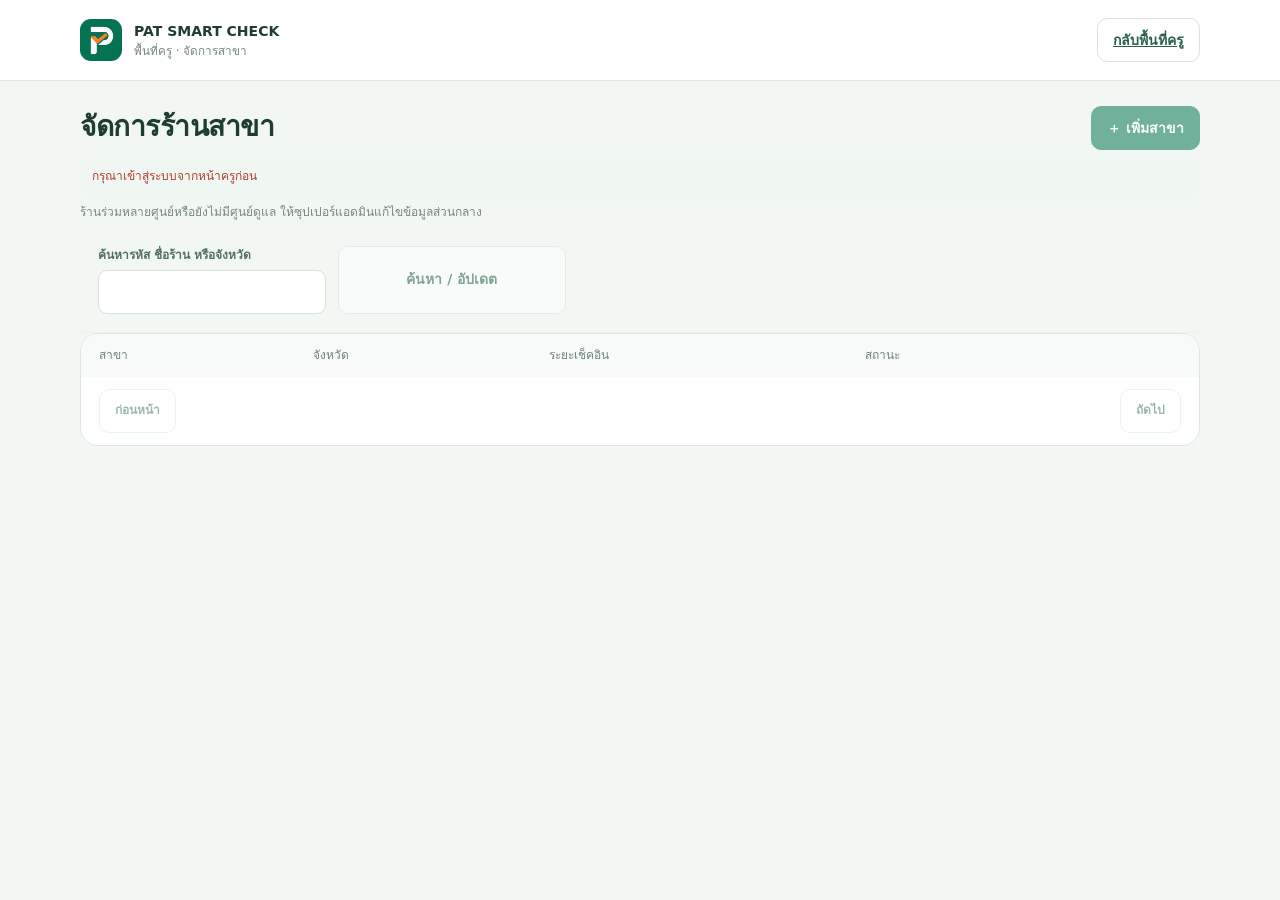
==== branches.html @ ceb732b9 "Add files via upload" ====
<!doctype html><html lang="th"><head><meta charset="utf-8"><meta name="viewport" content="width=device-width,initial-scale=1"><title>PAT · จัดการสาขา</title><link rel="icon" href="pat-icon.png"><link rel="stylesheet" href="students.css?v=20261027cancel"></head><body><header><div class="brand"><img src="pat-icon.png" alt="PAT"><div>PAT SMART CHECK<small>พื้นที่ครู · จัดการสาขา</small></div></div><a href="teacher.html" class="btn">กลับพื้นที่ครู</a></header><main><div class="top"><h1>จัดการร้านสาขา</h1><button class="btn primary" id="add" disabled>＋ เพิ่มสาขา</button></div><p id="notice" class="registry-hint" role="status"></p><p class="muted">ร้านร่วมหลายศูนย์หรือยังไม่มีศูนย์ดูแล ให้ซุปเปอร์แอดมินแก้ไขข้อมูลส่วนกลาง</p><div id="pending"></div><form id="searchForm" class="filters"><label class="search">ค้นหารหัส ชื่อร้าน หรือจังหวัด<input id="query" type="search" maxlength="100"></label><button class="btn" id="search">ค้นหา / อัปเดต</button></form><section class="card"><div class="table"><table><thead><tr><th>สาขา</th><th>จังหวัด</th><th>ระยะเช็คอิน</th><th>สถานะ</th><th></th></tr></thead><tbody id="list"></tbody></table></div><div class="end"><button id="prev" class="btn">ก่อนหน้า</button><span id="page"></span><button id="next" class="btn">ถัดไป</button></div></section></main><dialog id="editor" aria-labelledby="title"><div class="row"><h2 id="title">ข้อมูลสาขา</h2><button id="close" class="close" type="button" aria-label="ปิด">×</button></div><form id="form"><div class="grid"><label>รหัสร้าน<input id="code" maxlength="40" required></label><label>ชื่อสาขา<input id="name" maxlength="100" required></label><label>จังหวัด<input id="province" maxlength="60" required></label><label>อำเภอ / เขต<input id="district" maxlength="60"></label><label>ศูนย์ดูแล<select id="center"></select></label><label>สถานะ<select id="status"><option value="ACTIVE">เปิดใช้งาน</option><option value="INACTIVE">ปิดใช้งาน</option><option value="AVAILABLE">พร้อมใช้งาน (สถานะเดิม)</option></select></label><label>ละติจูด<input id="lat" type="number" min="-90" max="90" step="any" required></label><label>ลองจิจูด<input id="lng" type="number" min="-180" max="180" step="any" required></label><label>ระยะเช็คอิน–เช็คเอาต์ (เมตร)<input id="radius" type="number" min="1" max="5000" step="1" required value="200"></label><button id="resetRadius" type="button" class="btn">ใช้ค่าเริ่มต้น 200 เมตร</button></div><a id="map" target="_blank" rel="noopener noreferrer" class="btn" hidden>ดูหมุดบน Google Maps ↗</a><p class="registry-hint">พิกัดและระยะใหม่ใช้กับการเช็คอิน–เช็คเอาต์ครั้งถัดไป รวมกะที่กำลังทำงาน ผลลงเวลาเดิมไม่เปลี่ยน</p><label>เหตุผล<textarea id="reason" minlength="3" maxlength="500" rows="2" required></textarea></label><div id="impact" class="registry-hint" hidden></div><label class="status-confirm"><input id="confirm" type="checkbox"><span>ตรวจชื่อร้าน พิกัด ระยะ และผลกระทบแล้ว</span></label><p id="error" role="alert" class="error"></p><div class="footer"><button id="preview" class="btn" type="submit">ตรวจผลกระทบ</button><button id="save" class="btn primary" type="button" disabled>ยืนยันบันทึก</button></div></form><details><summary>ประวัติแก้ไขล่าสุด</summary><div id="history"></div></details></dialog><script src="config.js"></script><script src="pat-loading.js"></script><script src="branches.js?v=20261027a"></script></body></html>
---- students.css ----
*{box-sizing:border-box}body{margin:0;background:#f3f7f4;color:#203d32;font:14px/1.6 system-ui,-apple-system,'Segoe UI',sans-serif}button,input,select{font:inherit}button{cursor:pointer}header{background:#fff;border-bottom:1px solid #dce8df;padding:18px max(20px,calc((100vw - 1120px)/2));display:flex;justify-content:space-between;align-items:center;gap:16px}.brand{display:flex;gap:12px;align-items:center;font-weight:750}.brand img{width:42px;height:42px;border-radius:11px}.brand small{display:block;color:#77877e;font-weight:400}main{max-width:1160px;margin:auto;padding:24px 20px 48px}.demo{background:#fff4dc;color:#80601e;padding:10px 14px;border-radius:10px;font-size:12px;margin-bottom:22px}h1{font-size:28px;letter-spacing:-.5px;margin:0}h2{font-size:19px;margin:0 0 8px}p{margin:5px 0}.muted{color:#76877e;font-size:12px}.top,.row{display:flex;align-items:center;justify-content:space-between;gap:12px;flex-wrap:wrap}.btn{border:1px solid #d6e4dc;border-radius:10px;background:#fff;color:#276147;padding:10px 15px;min-height:44px;font-weight:650}.primary{background:#087853;border-color:#087853;color:#fff}.ghost{border:0;background:transparent;color:#327158}.nav{display:flex;gap:8px;margin:22px 0}.nav span{padding:9px 14px;border-radius:9px;background:#e5f1e9;color:#1d6342;font-weight:700}.nav .later{background:transparent;color:#7c8981;font-weight:400}.stats{display:grid;grid-template-columns:repeat(4,1fr);gap:12px;margin-bottom:20px}.stat{padding:18px;background:#fff;border:1px solid #e0e9e3;border-radius:15px}.stat b{font-size:28px;display:block;color:#116c4c;line-height:1.3}.stat span{color:#6e8075;font-size:12px}.card{border:1px solid #dce7df;background:#fff;border-radius:18px;overflow:hidden}.filters{display:grid;grid-template-columns:1fr 1fr 1fr 1.6fr;gap:12px;padding:18px;border-bottom:1px solid #edf1ee}label{display:block;font-size:12px;font-weight:600;color:#547064}input,select{display:block;width:100%;min-width:0;border:1px solid #d6e1d9;border-radius:9px;padding:10px;background:#fff;color:#203d32;margin-top:5px;min-height:44px}.list-head{padding:14px 18px;display:flex;justify-content:space-between;align-items:center;background:#fafcfb}.table{overflow:auto}table{width:100%;border-collapse:collapse;text-align:left}th{font-size:12px;color:#70847a;background:#f7faf8;padding:12px 18px;font-weight:500}td{padding:17px 18px;border-bottom:1px solid #edf1ee;vertical-align:middle}tbody tr:last-child td{border-bottom:0}.person{display:flex;align-items:center;gap:11px}.avatar{background:#eaf3ed;color:#478264;width:38px;height:38px;border-radius:12px;display:grid;place-items:center;flex:0 0 38px}.avatar svg{width:21px;height:21px}.name{font-weight:650;white-space:nowrap}.badge{display:inline-block;border-radius:20px;padding:4px 9px;font-size:11px;white-space:nowrap}.ACTIVE{background:#e7f4eb;color:#267145}.COMPLETED{background:#e9f0fa;color:#3b638c}.WITHDRAWN{background:#faeeeb;color:#a15544}.TRANSFERRED{background:#f1edf8;color:#79569c}.store-empty{color:#ab7425}.line{font-size:11px;color:#3f8660}.end{padding:12px 18px;display:flex;justify-content:space-between;gap:12px;color:#7d8a82;font-size:12px}.flow-note{padding:15px 18px;border:1px dashed #d1ded5;border-radius:14px;margin-top:18px;color:#637c6d;font-size:12px}dialog{border:0;border-radius:20px;padding:24px;width:min(560px,calc(100vw - 28px));max-height:90dvh;overflow:auto;color:#203d32}dialog::backdrop{background:#123b2b66;backdrop-filter:blur(3px)}.close{width:38px;height:38px;border:0;border-radius:10px;color:#28694e;background:#eef5f0;font-size:22px}.grid{display:grid;grid-template-columns:1fr 1fr;gap:14px;margin:18px 0}.span2{grid-column:1/-1}.note{background:#f0f6f2;border-radius:12px;padding:12px;font-size:12px;color:#537363;margin:14px 0}.warn{background:#fff5e5;color:#8b6328}.footer{display:flex;justify-content:flex-end;gap:8px;margin-top:20px}.tabs{display:flex;gap:8px;margin:18px 0}.tabs button{flex:1}.error{color:#b13d30;font-size:12px}details{border:1px solid #e0e9e3;border-radius:12px;margin-top:12px;padding:12px}summary{cursor:pointer;font-size:13px;font-weight:650}.history{font-size:12px;border-top:1px solid #e8eee9;padding:10px 0;margin-top:10px}.toast{position:fixed;bottom:22px;left:50%;transform:translateX(-50%);background:#203d32;color:white;border-radius:12px;padding:12px 20px;max-width:92vw;width:max-content;z-index:10;font-size:13px}[hidden]{display:none!important}@media(max-width:700px){header{padding:14px 16px}.desktop{display:none}main{padding:18px 12px}.stats{grid-template-columns:1fr 1fr;gap:8px}.stat{padding:14px}.filters{grid-template-columns:1fr 1fr;padding:14px;gap:10px}.search{grid-column:1/-1}.top{align-items:flex-start}h1{font-size:25px}thead{display:none}table,tbody,tr,td{display:block}tr{padding:14px;border-bottom:1px solid #e5ede7;display:grid;grid-template-columns:1fr auto;gap:9px}td{padding:0;border:0}td:first-child{grid-column:1/-1}td:nth-child(3){grid-column:1/-1}td:last-child{grid-column:2;grid-row:2/4;align-self:center}td:nth-child(4){grid-column:1}.name{white-space:normal}.grid{grid-template-columns:1fr}.span2{grid-column:auto}.nav{font-size:12px}.end{flex-wrap:wrap}input,select{font-size:16px}dialog{padding:18px}.footer .btn{flex:1}}
.tabs{flex-wrap:wrap}.tabs button{font-size:12px;padding:8px;min-width:110px}.hour-totals{display:grid;grid-template-columns:repeat(3,minmax(0,1fr));gap:8px;margin:16px 0}.hour-totals>div{background:#eef5f0;border-radius:12px;padding:12px}.hour-totals b{display:block;font-size:24px;color:#12714c}.hour-totals small{font-size:11px}.hour-entry{border:1px solid #dce7df;padding:14px;border-radius:12px;margin:12px 0}.hour-entry p{font-size:12px}.hour-entry .btn{width:100%;margin-top:10px}.TRAINING_PAUSED{background:#fff4dc;color:#8b6723}.STUDY_PAUSED{background:#f1edf8;color:#79569c}#hoursPane input{font-size:16px}.scheduled{font-size:11px;color:#986515;margin-top:4px}@media(max-width:700px){.hour-totals>div{padding:9px}.hour-totals b{font-size:20px}}

.registry-hint{padding:12px;background:#f0f6f2;border-radius:12px;font-size:12px}.error{overflow-wrap:anywhere}.end button:disabled{opacity:.45}.tabs{display:none}button:disabled{cursor:wait;opacity:.55}.footer{position:sticky;bottom:-24px;background:#fff;padding:12px 0}
.student-actions{min-width:150px}.student-actions .btn{display:block;width:100%;margin:5px 0}.status-confirm{display:flex;align-items:flex-start;gap:10px;margin-top:16px}.status-confirm input{width:20px;min-height:20px;flex:0 0 20px;margin-top:2px}textarea{font:inherit;display:block;width:100%;min-width:0;border:1px solid #d6e1d9;border-radius:9px;padding:12px;margin-top:6px;resize:vertical}#statusEditor label{margin-top:14px}#statusHistory{overflow-wrap:anywhere}#statusImpact p{margin:8px 0}@media(max-width:700px){.student-actions{grid-column:1/-1!important;grid-row:auto!important;display:flex;gap:8px}.student-actions .btn{flex:1}textarea{font-size:16px}}

#storeEditor{width:min(680px,calc(100vw - 28px))}#storeAssignments{max-height:220px;overflow:auto;margin:14px 0}#storePending:empty{display:none}#storeHistory{overflow-wrap:anywhere}.student-actions{flex-wrap:wrap}#storeForm .grid>*{min-width:0}#storeEditor .footer{flex-wrap:wrap}
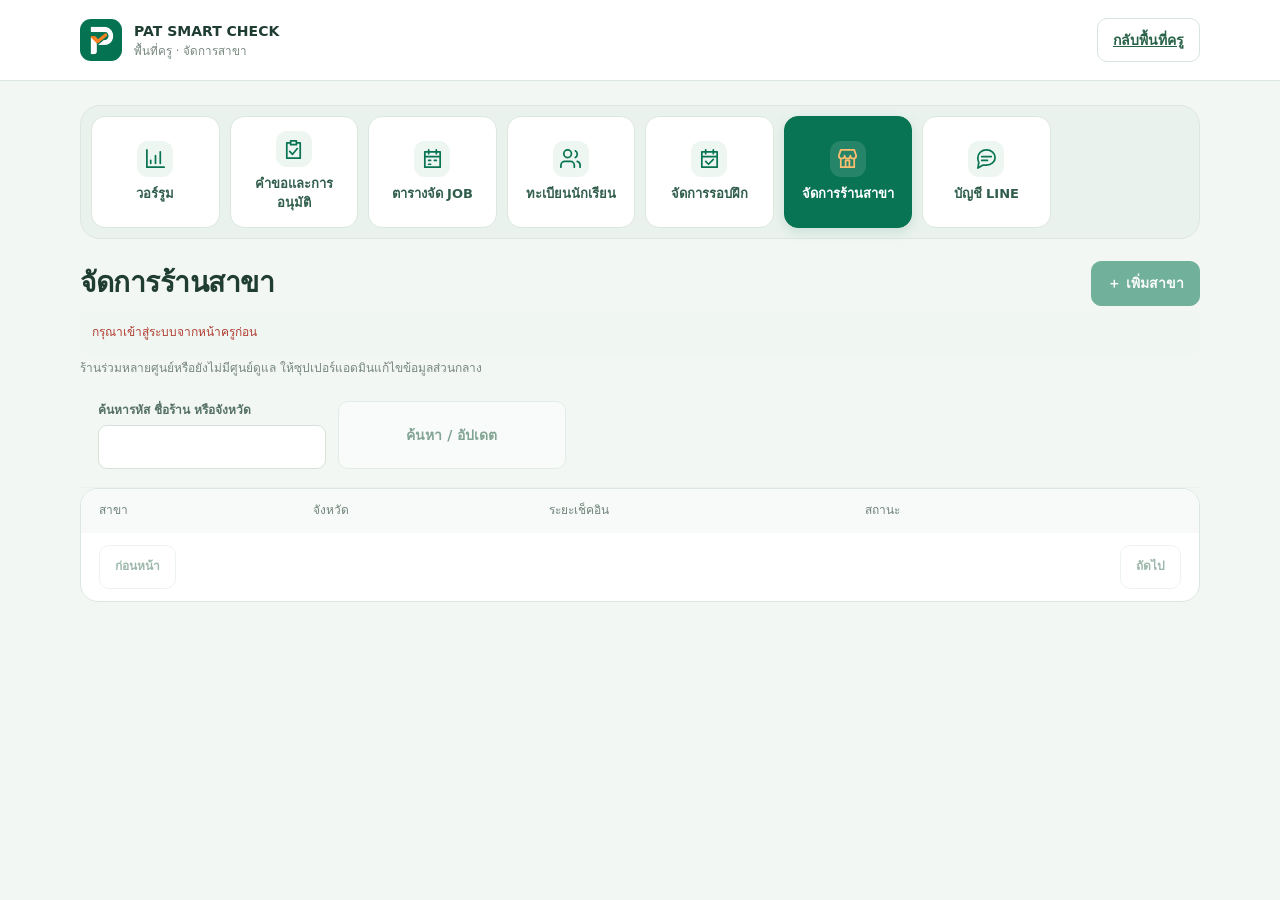
==== commit e043c3ad: "Add files via upload" ====
--- a/branches.html
+++ b/branches.html
@@ -1 +1 @@
-<!doctype html><html lang="th"><head><meta charset="utf-8"><meta name="viewport" content="width=device-width,initial-scale=1"><title>PAT · จัดการสาขา</title><link rel="icon" href="pat-icon.png"><link rel="stylesheet" href="students.css?v=20261027cancel"></head><body><header><div class="brand"><img src="pat-icon.png" alt="PAT"><div>PAT SMART CHECK<small>พื้นที่ครู · จัดการสาขา</small></div></div><a href="teacher.html" class="btn">กลับพื้นที่ครู</a></header><main><div class="top"><h1>จัดการร้านสาขา</h1><button class="btn primary" id="add" disabled>＋ เพิ่มสาขา</button></div><p id="notice" class="registry-hint" role="status"></p><p class="muted">ร้านร่วมหลายศูนย์หรือยังไม่มีศูนย์ดูแล ให้ซุปเปอร์แอดมินแก้ไขข้อมูลส่วนกลาง</p><div id="pending"></div><form id="searchForm" class="filters"><label class="search">ค้นหารหัส ชื่อร้าน หรือจังหวัด<input id="query" type="search" maxlength="100"></label><button class="btn" id="search">ค้นหา / อัปเดต</button></form><section class="card"><div class="table"><table><thead><tr><th>สาขา</th><th>จังหวัด</th><th>ระยะเช็คอิน</th><th>สถานะ</th><th></th></tr></thead><tbody id="list"></tbody></table></div><div class="end"><button id="prev" class="btn">ก่อนหน้า</button><span id="page"></span><button id="next" class="btn">ถัดไป</button></div></section></main><dialog id="editor" aria-labelledby="title"><div class="row"><h2 id="title">ข้อมูลสาขา</h2><button id="close" class="close" type="button" aria-label="ปิด">×</button></div><form id="form"><div class="grid"><label>รหัสร้าน<input id="code" maxlength="40" required></label><label>ชื่อสาขา<input id="name" maxlength="100" required></label><label>จังหวัด<input id="province" maxlength="60" required></label><label>อำเภอ / เขต<input id="district" maxlength="60"></label><label>ศูนย์ดูแล<select id="center"></select></label><label>สถานะ<select id="status"><option value="ACTIVE">เปิดใช้งาน</option><option value="INACTIVE">ปิดใช้งาน</option><option value="AVAILABLE">พร้อมใช้งาน (สถานะเดิม)</option></select></label><label>ละติจูด<input id="lat" type="number" min="-90" max="90" step="any" required></label><label>ลองจิจูด<input id="lng" type="number" min="-180" max="180" step="any" required></label><label>ระยะเช็คอิน–เช็คเอาต์ (เมตร)<input id="radius" type="number" min="1" max="5000" step="1" required value="200"></label><button id="resetRadius" type="button" class="btn">ใช้ค่าเริ่มต้น 200 เมตร</button></div><a id="map" target="_blank" rel="noopener noreferrer" class="btn" hidden>ดูหมุดบน Google Maps ↗</a><p class="registry-hint">พิกัดและระยะใหม่ใช้กับการเช็คอิน–เช็คเอาต์ครั้งถัดไป รวมกะที่กำลังทำงาน ผลลงเวลาเดิมไม่เปลี่ยน</p><label>เหตุผล<textarea id="reason" minlength="3" maxlength="500" rows="2" required></textarea></label><div id="impact" class="registry-hint" hidden></div><label class="status-confirm"><input id="confirm" type="checkbox"><span>ตรวจชื่อร้าน พิกัด ระยะ และผลกระทบแล้ว</span></label><p id="error" role="alert" class="error"></p><div class="footer"><button id="preview" class="btn" type="submit">ตรวจผลกระทบ</button><button id="save" class="btn primary" type="button" disabled>ยืนยันบันทึก</button></div></form><details><summary>ประวัติแก้ไขล่าสุด</summary><div id="history"></div></details></dialog><script src="config.js"></script><script src="pat-loading.js"></script><script src="branches.js?v=20261027a"></script></body></html>
+<!doctype html><html lang="th"><head><meta charset="utf-8"><meta name="viewport" content="width=device-width,initial-scale=1"><title>PAT · จัดการสาขา</title><link rel="icon" href="pat-icon.png"><link rel="stylesheet" href="students.css?v=20261027cancel"></head><body><header><div class="brand"><img src="pat-icon.png" alt="PAT"><div>PAT SMART CHECK<small>พื้นที่ครู · จัดการสาขา</small></div></div><a href="teacher.html" class="btn">กลับพื้นที่ครู</a></header><main><div class="top"><h1>จัดการร้านสาขา</h1><button class="btn primary" id="add" disabled>＋ เพิ่มสาขา</button></div><p id="notice" class="registry-hint" role="status"></p><p class="muted">ร้านร่วมหลายศูนย์หรือยังไม่มีศูนย์ดูแล ให้ซุปเปอร์แอดมินแก้ไขข้อมูลส่วนกลาง</p><div id="pending"></div><form id="searchForm" class="filters"><label class="search">ค้นหารหัส ชื่อร้าน หรือจังหวัด<input id="query" type="search" maxlength="100"></label><button class="btn" id="search">ค้นหา / อัปเดต</button></form><section class="card"><div class="table"><table><thead><tr><th>สาขา</th><th>จังหวัด</th><th>ระยะเช็คอิน</th><th>สถานะ</th><th></th></tr></thead><tbody id="list"></tbody></table></div><div class="end"><button id="prev" class="btn">ก่อนหน้า</button><span id="page"></span><button id="next" class="btn">ถัดไป</button></div></section></main><dialog id="editor" aria-labelledby="title"><div class="row"><h2 id="title">ข้อมูลสาขา</h2><button id="close" class="close" type="button" aria-label="ปิด">×</button></div><form id="form"><div class="grid"><label>รหัสร้าน<input id="code" maxlength="40" required></label><label>ชื่อสาขา<input id="name" maxlength="100" required></label><label>จังหวัด<input id="province" maxlength="60" required></label><label>อำเภอ / เขต<input id="district" maxlength="60"></label><label>ศูนย์ดูแล<select id="center"></select></label><label>สถานะ<select id="status"><option value="ACTIVE">เปิดใช้งาน</option><option value="INACTIVE">ปิดใช้งาน</option><option value="AVAILABLE">พร้อมใช้งาน (สถานะเดิม)</option></select></label><label>ละติจูด<input id="lat" type="number" min="-90" max="90" step="any" required></label><label>ลองจิจูด<input id="lng" type="number" min="-180" max="180" step="any" required></label><label>ระยะเช็คอิน–เช็คเอาต์ (เมตร)<input id="radius" type="number" min="1" max="5000" step="1" required value="200"></label><button id="resetRadius" type="button" class="btn">ใช้ค่าเริ่มต้น 200 เมตร</button></div><a id="map" target="_blank" rel="noopener noreferrer" class="btn" hidden>ดูหมุดบน Google Maps ↗</a><p class="registry-hint">พิกัดและระยะใหม่ใช้กับการเช็คอิน–เช็คเอาต์ครั้งถัดไป รวมกะที่กำลังทำงาน ผลลงเวลาเดิมไม่เปลี่ยน</p><label>เหตุผล<textarea id="reason" minlength="3" maxlength="500" rows="2" required></textarea></label><div id="impact" class="registry-hint" hidden></div><label class="status-confirm"><input id="confirm" type="checkbox"><span>ตรวจชื่อร้าน พิกัด ระยะ และผลกระทบแล้ว</span></label><p id="error" role="alert" class="error"></p><div class="footer"><button id="preview" class="btn" type="submit">ตรวจผลกระทบ</button><button id="save" class="btn primary" type="button" disabled>ยืนยันบันทึก</button></div></form><details><summary>ประวัติแก้ไขล่าสุด</summary><div id="history"></div></details></dialog><link rel="stylesheet" href="teacher-nav.css?v=20261028nav1"><script src="teacher-nav.js?v=20261028nav1"></script><script src="config.js"></script><script src="pat-loading.js"></script><script src="branches.js?v=20261027a"></script></body></html>
--- a/teacher-nav.css
+++ b/teacher-nav.css
@@ -0,0 +1,7 @@
+/* Shared PAT teacher navigation — code-native SVG icons. */
+.pat-teacher-nav{display:grid!important;grid-template-columns:repeat(8,minmax(0,1fr));gap:10px!important;margin:0 0 22px!important;padding:10px;background:#eaf2ed;border:1px solid #dbe7df;border-radius:20px;align-items:stretch}
+.pat-teacher-nav>a,.pat-teacher-nav>button{box-sizing:border-box;display:flex!important;flex-direction:column;align-items:center;justify-content:center;gap:8px;min-width:0;min-height:108px;padding:14px 8px!important;margin:0!important;border:1px solid #dce8df!important;border-radius:14px!important;background:#fff!important;color:#315e4c!important;text-decoration:none;font:600 13px/1.45 system-ui,Tahoma,sans-serif!important;text-align:center;cursor:pointer;transition:background .15s,border-color .15s,box-shadow .15s}
+.pat-teacher-nav>[hidden]{display:none!important}.pat-nav-icon{display:grid;place-items:center;flex:0 0 36px;width:36px;height:36px;background:#edf6f0;border-radius:11px;color:#087453}.pat-nav-icon svg{display:block;width:23px;height:23px;flex:none}.pat-nav-label{overflow-wrap:anywhere}.pat-teacher-nav>a:hover,.pat-teacher-nav>button:hover{background:#f3faf5!important;border-color:#82b29b!important}.pat-teacher-nav>[aria-current=page],.pat-teacher-nav>[aria-pressed=true]{background:#087453!important;color:#fff!important;border-color:#087453!important;box-shadow:0 4px 12px #08745322}.pat-teacher-nav>[aria-current=page] .pat-nav-icon,.pat-teacher-nav>[aria-pressed=true] .pat-nav-icon{background:#ffffff1f;color:#ffbe6f}.pat-teacher-nav>*:focus-visible{outline:3px solid #f29b38;outline-offset:3px}
+@media(max-width:1100px){.pat-teacher-nav{grid-template-columns:repeat(4,minmax(0,1fr))}.pat-teacher-nav>a,.pat-teacher-nav>button{min-height:96px}}
+@media(max-width:540px){.pat-teacher-nav{grid-template-columns:repeat(2,minmax(0,1fr));gap:8px!important;padding:8px;border-radius:16px}.pat-teacher-nav>a,.pat-teacher-nav>button{flex-direction:row;justify-content:flex-start;text-align:left;min-height:70px;padding:10px!important;gap:9px;font-size:12px!important}.pat-nav-icon{width:32px;height:32px;flex-basis:32px}.pat-nav-icon svg{width:21px;height:21px}}
+@media(prefers-reduced-motion:reduce){.pat-teacher-nav>*{transition:none!important}}
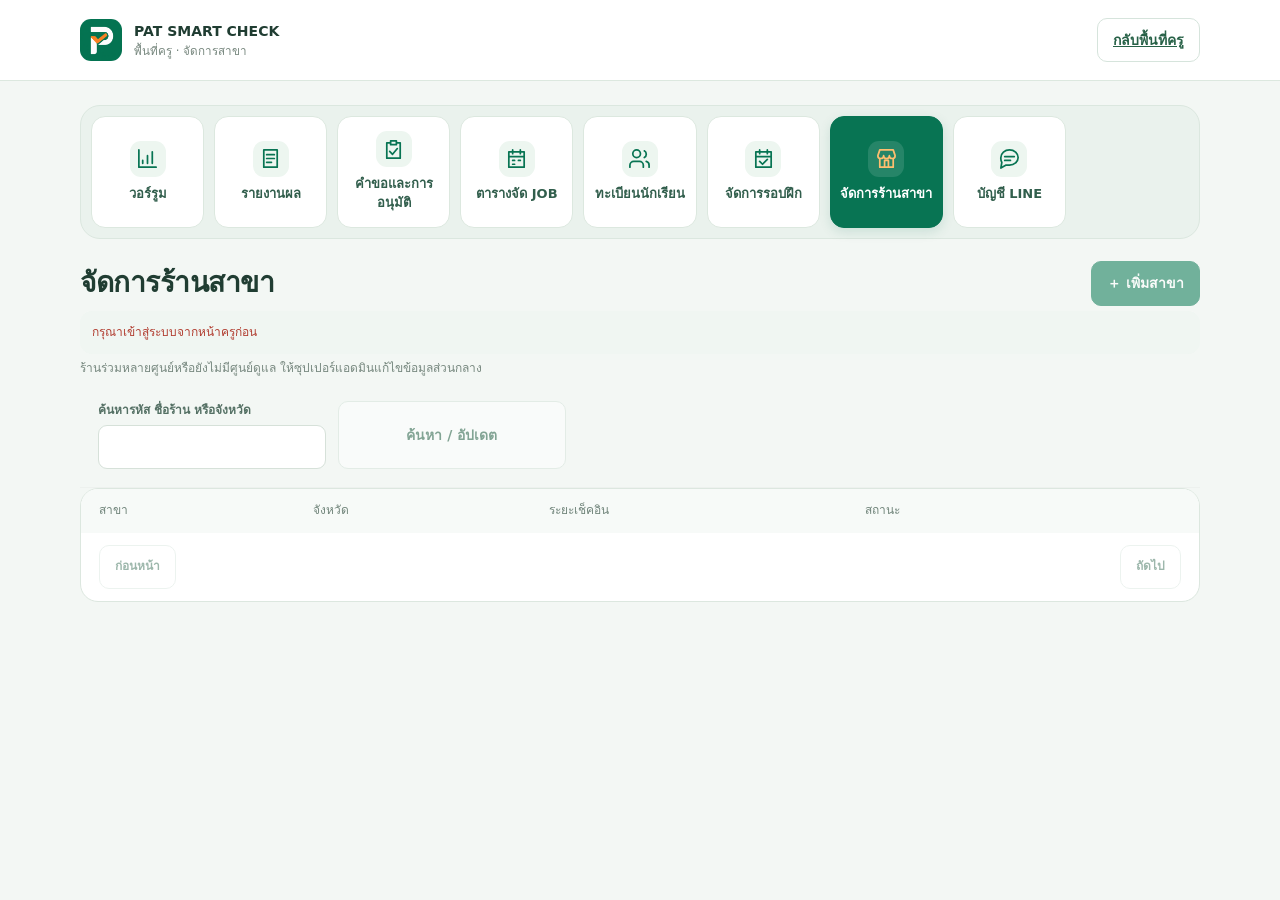
==== commit 0a381b99: "Add files via upload" ====
--- a/branches.html
+++ b/branches.html
@@ -1 +1 @@
-<!doctype html><html lang="th"><head><meta charset="utf-8"><meta name="viewport" content="width=device-width,initial-scale=1"><title>PAT · จัดการสาขา</title><link rel="icon" href="pat-icon.png"><link rel="stylesheet" href="students.css?v=20261027cancel"></head><body><header><div class="brand"><img src="pat-icon.png" alt="PAT"><div>PAT SMART CHECK<small>พื้นที่ครู · จัดการสาขา</small></div></div><a href="teacher.html" class="btn">กลับพื้นที่ครู</a></header><main><div class="top"><h1>จัดการร้านสาขา</h1><button class="btn primary" id="add" disabled>＋ เพิ่มสาขา</button></div><p id="notice" class="registry-hint" role="status"></p><p class="muted">ร้านร่วมหลายศูนย์หรือยังไม่มีศูนย์ดูแล ให้ซุปเปอร์แอดมินแก้ไขข้อมูลส่วนกลาง</p><div id="pending"></div><form id="searchForm" class="filters"><label class="search">ค้นหารหัส ชื่อร้าน หรือจังหวัด<input id="query" type="search" maxlength="100"></label><button class="btn" id="search">ค้นหา / อัปเดต</button></form><section class="card"><div class="table"><table><thead><tr><th>สาขา</th><th>จังหวัด</th><th>ระยะเช็คอิน</th><th>สถานะ</th><th></th></tr></thead><tbody id="list"></tbody></table></div><div class="end"><button id="prev" class="btn">ก่อนหน้า</button><span id="page"></span><button id="next" class="btn">ถัดไป</button></div></section></main><dialog id="editor" aria-labelledby="title"><div class="row"><h2 id="title">ข้อมูลสาขา</h2><button id="close" class="close" type="button" aria-label="ปิด">×</button></div><form id="form"><div class="grid"><label>รหัสร้าน<input id="code" maxlength="40" required></label><label>ชื่อสาขา<input id="name" maxlength="100" required></label><label>จังหวัด<input id="province" maxlength="60" required></label><label>อำเภอ / เขต<input id="district" maxlength="60"></label><label>ศูนย์ดูแล<select id="center"></select></label><label>สถานะ<select id="status"><option value="ACTIVE">เปิดใช้งาน</option><option value="INACTIVE">ปิดใช้งาน</option><option value="AVAILABLE">พร้อมใช้งาน (สถานะเดิม)</option></select></label><label>ละติจูด<input id="lat" type="number" min="-90" max="90" step="any" required></label><label>ลองจิจูด<input id="lng" type="number" min="-180" max="180" step="any" required></label><label>ระยะเช็คอิน–เช็คเอาต์ (เมตร)<input id="radius" type="number" min="1" max="5000" step="1" required value="200"></label><button id="resetRadius" type="button" class="btn">ใช้ค่าเริ่มต้น 200 เมตร</button></div><a id="map" target="_blank" rel="noopener noreferrer" class="btn" hidden>ดูหมุดบน Google Maps ↗</a><p class="registry-hint">พิกัดและระยะใหม่ใช้กับการเช็คอิน–เช็คเอาต์ครั้งถัดไป รวมกะที่กำลังทำงาน ผลลงเวลาเดิมไม่เปลี่ยน</p><label>เหตุผล<textarea id="reason" minlength="3" maxlength="500" rows="2" required></textarea></label><div id="impact" class="registry-hint" hidden></div><label class="status-confirm"><input id="confirm" type="checkbox"><span>ตรวจชื่อร้าน พิกัด ระยะ และผลกระทบแล้ว</span></label><p id="error" role="alert" class="error"></p><div class="footer"><button id="preview" class="btn" type="submit">ตรวจผลกระทบ</button><button id="save" class="btn primary" type="button" disabled>ยืนยันบันทึก</button></div></form><details><summary>ประวัติแก้ไขล่าสุด</summary><div id="history"></div></details></dialog><link rel="stylesheet" href="teacher-nav.css?v=20261028nav1"><script src="teacher-nav.js?v=20261028nav1"></script><script src="config.js"></script><script src="pat-loading.js"></script><script src="branches.js?v=20261027a"></script></body></html>
+<!doctype html><html lang="th"><head><meta charset="utf-8"><meta name="viewport" content="width=device-width,initial-scale=1"><title>PAT · จัดการสาขา</title><link rel="icon" href="pat-icon.png"><link rel="stylesheet" href="students.css?v=20261027cancel"></head><body><header><div class="brand"><img src="pat-icon.png" alt="PAT"><div>PAT SMART CHECK<small>พื้นที่ครู · จัดการสาขา</small></div></div><a href="teacher.html" class="btn">กลับพื้นที่ครู</a></header><main><div class="top"><h1>จัดการร้านสาขา</h1><button class="btn primary" id="add" disabled>＋ เพิ่มสาขา</button></div><p id="notice" class="registry-hint" role="status"></p><p class="muted">ร้านร่วมหลายศูนย์หรือยังไม่มีศูนย์ดูแล ให้ซุปเปอร์แอดมินแก้ไขข้อมูลส่วนกลาง</p><div id="pending"></div><form id="searchForm" class="filters"><label class="search">ค้นหารหัส ชื่อร้าน หรือจังหวัด<input id="query" type="search" maxlength="100"></label><button class="btn" id="search">ค้นหา / อัปเดต</button></form><section class="card"><div class="table"><table><thead><tr><th>สาขา</th><th>จังหวัด</th><th>ระยะเช็คอิน</th><th>สถานะ</th><th></th></tr></thead><tbody id="list"></tbody></table></div><div class="end"><button id="prev" class="btn">ก่อนหน้า</button><span id="page"></span><button id="next" class="btn">ถัดไป</button></div></section></main><dialog id="editor" aria-labelledby="title"><div class="row"><h2 id="title">ข้อมูลสาขา</h2><button id="close" class="close" type="button" aria-label="ปิด">×</button></div><form id="form"><div class="grid"><label>รหัสร้าน<input id="code" maxlength="40" required></label><label>ชื่อสาขา<input id="name" maxlength="100" required></label><label>จังหวัด<input id="province" maxlength="60" required></label><label>อำเภอ / เขต<input id="district" maxlength="60"></label><label>ศูนย์ดูแล<select id="center"></select></label><label>สถานะ<select id="status"><option value="ACTIVE">เปิดใช้งาน</option><option value="INACTIVE">ปิดใช้งาน</option><option value="AVAILABLE">พร้อมใช้งาน (สถานะเดิม)</option></select></label><label>ละติจูด<input id="lat" type="number" min="-90" max="90" step="any" required></label><label>ลองจิจูด<input id="lng" type="number" min="-180" max="180" step="any" required></label><label>ระยะเช็คอิน–เช็คเอาต์ (เมตร)<input id="radius" type="number" min="1" max="5000" step="1" required value="200"></label><button id="resetRadius" type="button" class="btn">ใช้ค่าเริ่มต้น 200 เมตร</button></div><a id="map" target="_blank" rel="noopener noreferrer" class="btn" hidden>ดูหมุดบน Google Maps ↗</a><p class="registry-hint">พิกัดและระยะใหม่ใช้กับการเช็คอิน–เช็คเอาต์ครั้งถัดไป รวมกะที่กำลังทำงาน ผลลงเวลาเดิมไม่เปลี่ยน</p><label>เหตุผล<textarea id="reason" minlength="3" maxlength="500" rows="2" required></textarea></label><div id="impact" class="registry-hint" hidden></div><label class="status-confirm"><input id="confirm" type="checkbox"><span>ตรวจชื่อร้าน พิกัด ระยะ และผลกระทบแล้ว</span></label><p id="error" role="alert" class="error"></p><div class="footer"><button id="preview" class="btn" type="submit">ตรวจผลกระทบ</button><button id="save" class="btn primary" type="button" disabled>ยืนยันบันทึก</button></div></form><details><summary>ประวัติแก้ไขล่าสุด</summary><div id="history"></div></details></dialog><link rel="stylesheet" href="teacher-nav.css?v=20261029absence"><script src="teacher-nav.js?v=20261029absence"></script><script src="config.js"></script><script src="pat-loading.js"></script><script src="branches.js?v=20261027a"></script></body></html>
--- a/teacher-nav.css
+++ b/teacher-nav.css
@@ -1,5 +1,5 @@
 /* Shared PAT teacher navigation — code-native SVG icons. */
-.pat-teacher-nav{display:grid!important;grid-template-columns:repeat(8,minmax(0,1fr));gap:10px!important;margin:0 0 22px!important;padding:10px;background:#eaf2ed;border:1px solid #dbe7df;border-radius:20px;align-items:stretch}
+.pat-teacher-nav{display:grid!important;grid-template-columns:repeat(9,minmax(0,1fr));gap:10px!important;margin:0 0 22px!important;padding:10px;background:#eaf2ed;border:1px solid #dbe7df;border-radius:20px;align-items:stretch}
 .pat-teacher-nav>a,.pat-teacher-nav>button{box-sizing:border-box;display:flex!important;flex-direction:column;align-items:center;justify-content:center;gap:8px;min-width:0;min-height:108px;padding:14px 8px!important;margin:0!important;border:1px solid #dce8df!important;border-radius:14px!important;background:#fff!important;color:#315e4c!important;text-decoration:none;font:600 13px/1.45 system-ui,Tahoma,sans-serif!important;text-align:center;cursor:pointer;transition:background .15s,border-color .15s,box-shadow .15s}
 .pat-teacher-nav>[hidden]{display:none!important}.pat-nav-icon{display:grid;place-items:center;flex:0 0 36px;width:36px;height:36px;background:#edf6f0;border-radius:11px;color:#087453}.pat-nav-icon svg{display:block;width:23px;height:23px;flex:none}.pat-nav-label{overflow-wrap:anywhere}.pat-teacher-nav>a:hover,.pat-teacher-nav>button:hover{background:#f3faf5!important;border-color:#82b29b!important}.pat-teacher-nav>[aria-current=page],.pat-teacher-nav>[aria-pressed=true]{background:#087453!important;color:#fff!important;border-color:#087453!important;box-shadow:0 4px 12px #08745322}.pat-teacher-nav>[aria-current=page] .pat-nav-icon,.pat-teacher-nav>[aria-pressed=true] .pat-nav-icon{background:#ffffff1f;color:#ffbe6f}.pat-teacher-nav>*:focus-visible{outline:3px solid #f29b38;outline-offset:3px}
 @media(max-width:1100px){.pat-teacher-nav{grid-template-columns:repeat(4,minmax(0,1fr))}.pat-teacher-nav>a,.pat-teacher-nav>button{min-height:96px}}
